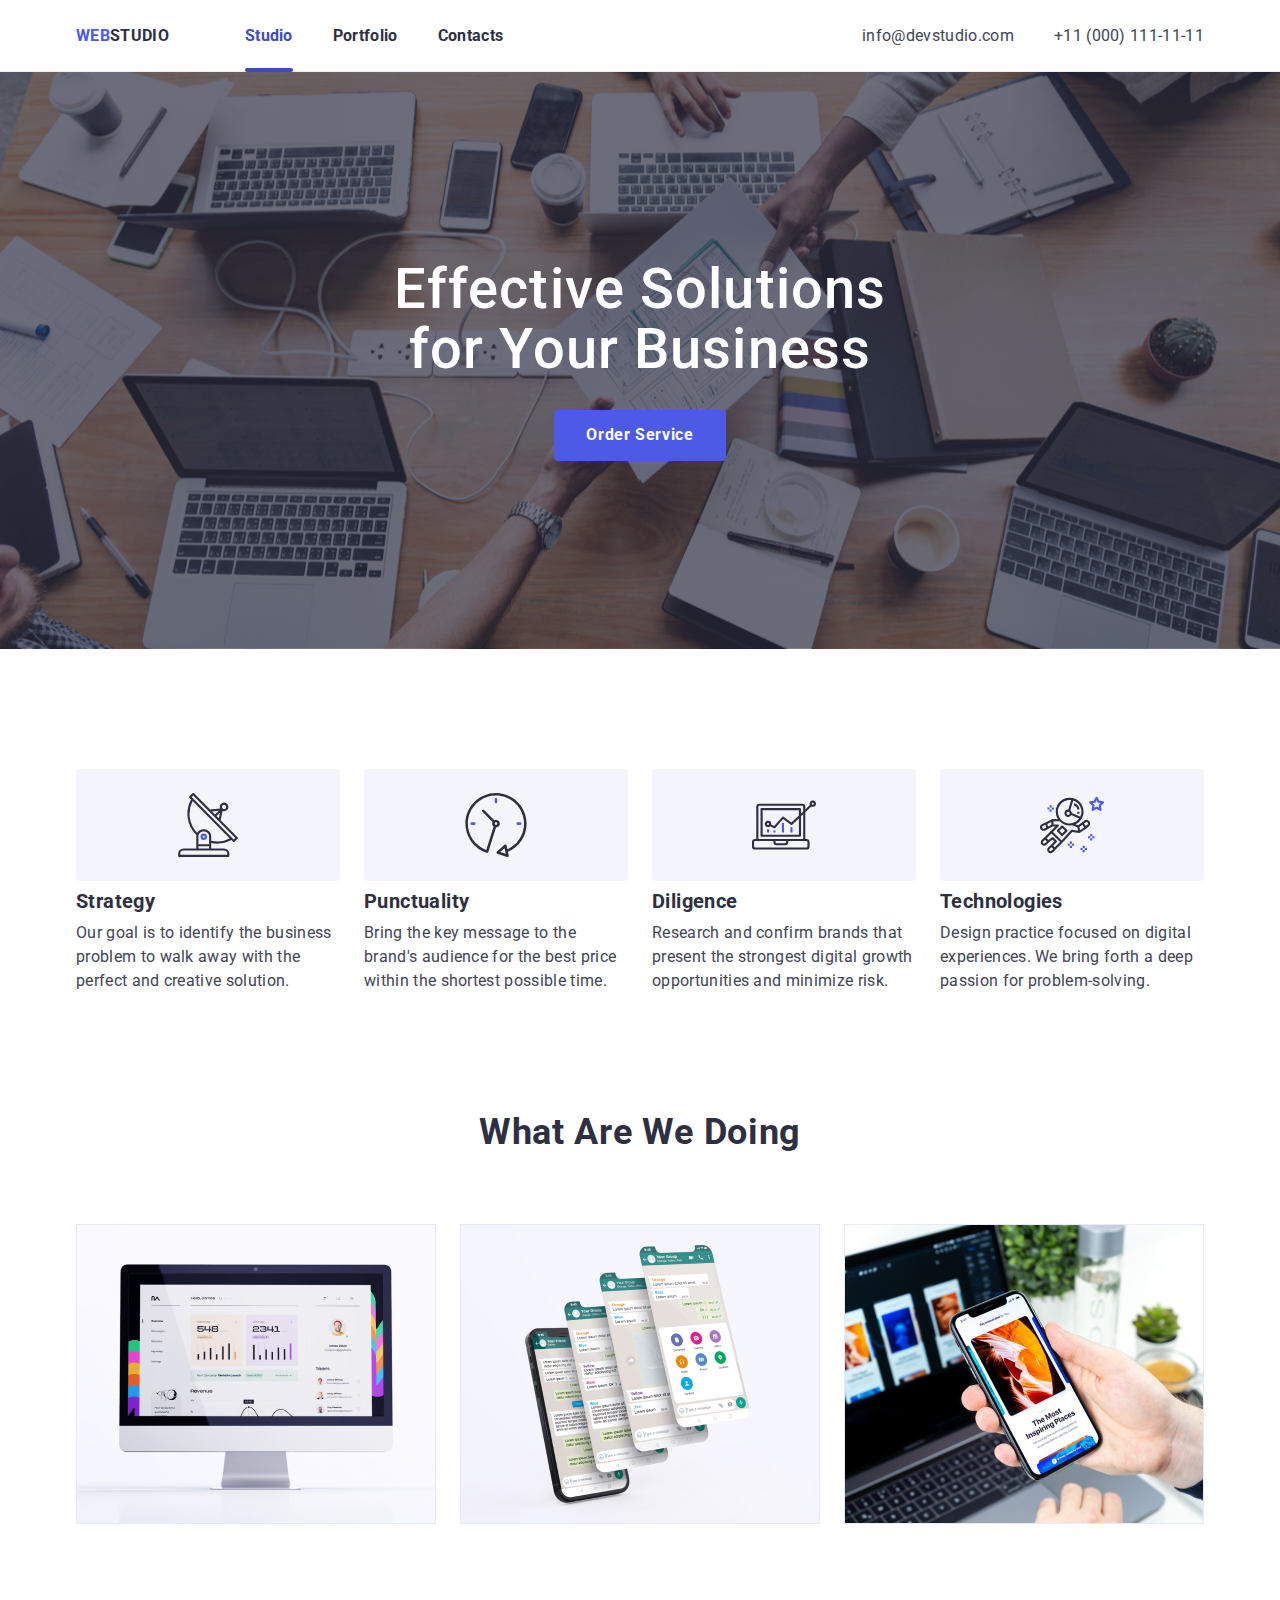
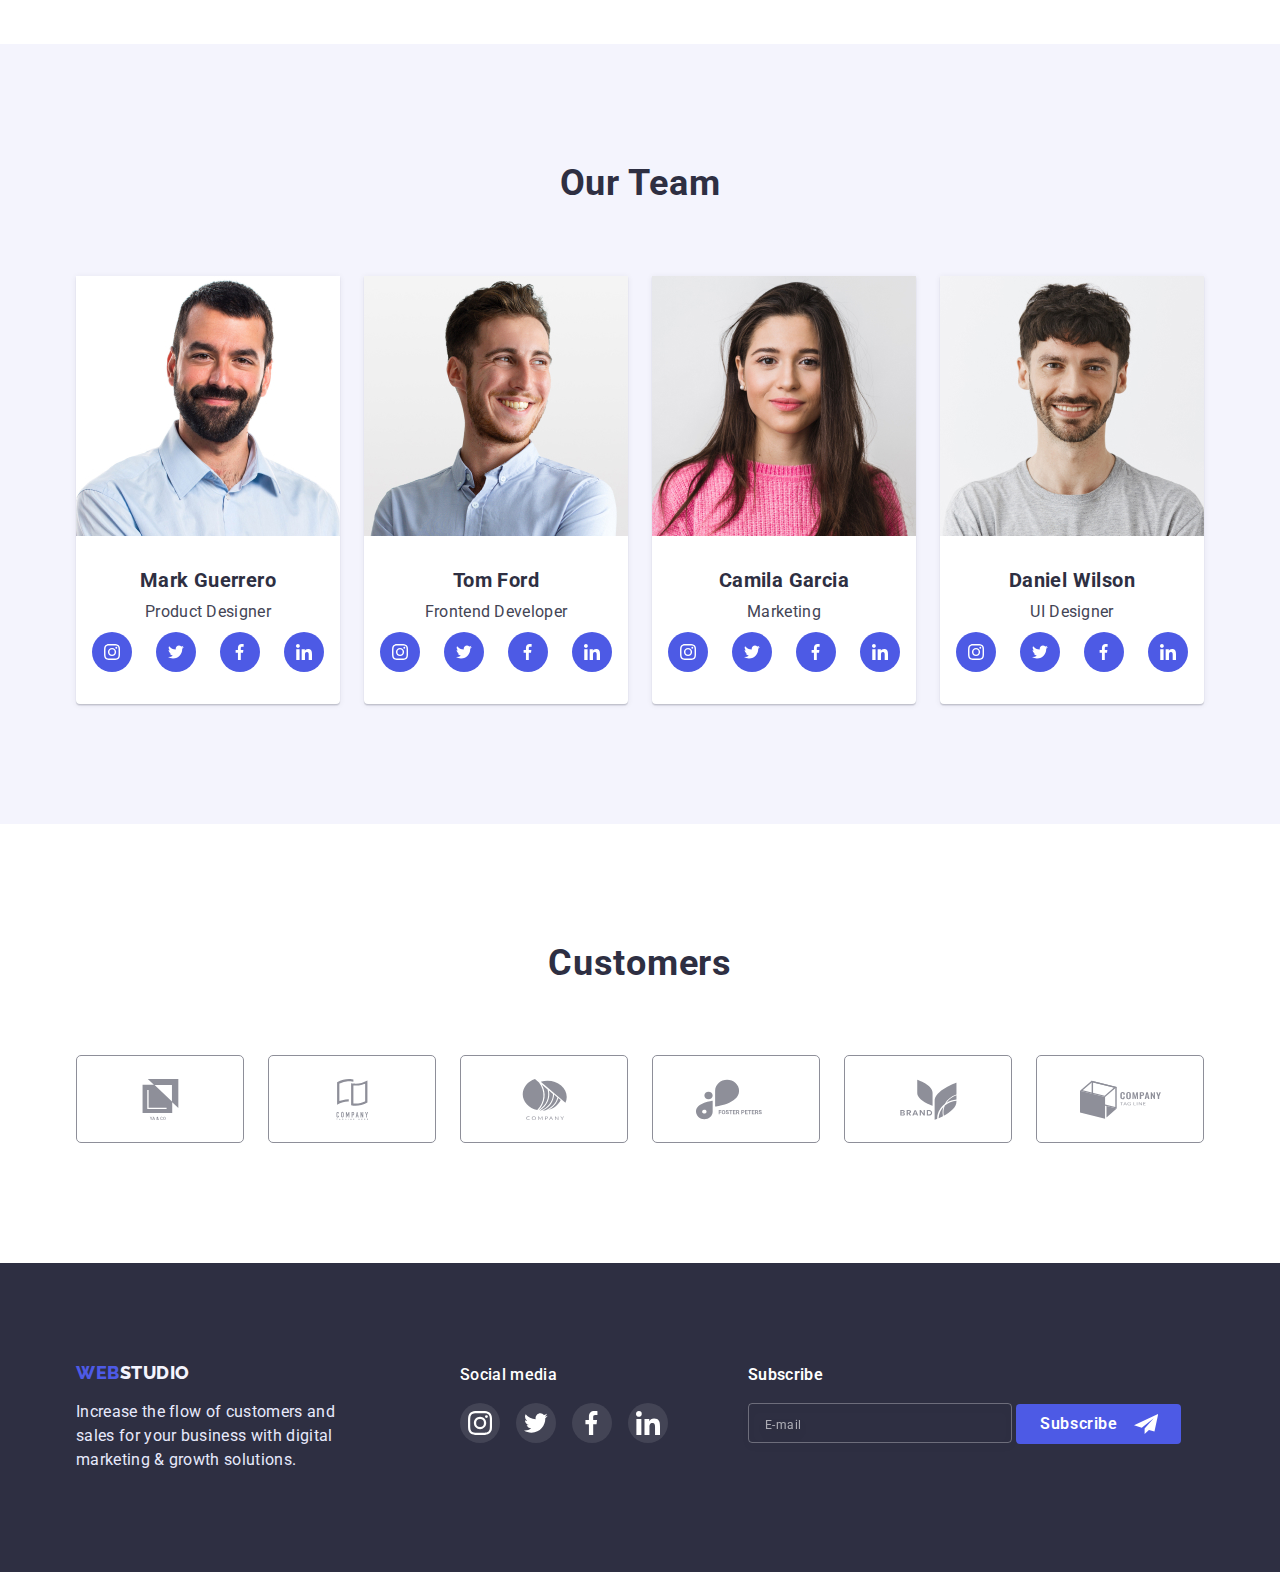
==== index.html @ 523c9410 "commit" ====
<!DOCTYPE html>
<html lang="en">
  <head>
    <meta charset="UTF-8" />
    <meta http-equiv="X-UA-Compatible" content="IE=edge" />
    <meta name="viewport" content="width=device-width, initial-scale=1.0" />
    <title>Web Studio</title>
    <link rel="preconnect" href="https://fonts.googleapis.com" />
    <link rel="preconnect" href="https://fonts.gstatic.com" crossorigin />
    <link
      href="https://fonts.googleapis.com/css2?family=Raleway:wght@800&family=Roboto:wght@400;500;700;900&display=swap"
      rel="stylesheet"
    />
    <link
      rel="stylesheet"
      href="https://cdnjs.cloudflare.com/ajax/libs/modern-normalize/1.1.0/modern-normalize.min.css"
    />
    <link rel="stylesheet" href="./css/styles.css" />
  </head>
  <body>
    <header class="header">
      <div class="container">
        <nav class="header-navigation">
          <a class="header-link link" href="">
            <span class="header-word">WEB</span>STUDIO</a
          >
          <ul class="header-list">
            <li class="header-item">
              <a class="header-link current" href="./index.html">Studio</a>
            </li>
            <li class="h-item">
              <a class="header-link" href="./portfolio.html">Portfolio</a>
            </li>
            <li class="header-items">
              <a class="header-link" href="">Contacts</a>
            </li>
          </ul>
        </nav>
        <ul class="header-list">
          <li class="header-phone">
            <a class="header-mail" href="mailto:info@devstudio.com"
              >info@devstudio.com</a
            >
          </li>
          <li class="tel">
            <a class="header-tel" href="tel:+11(000)1111111"
              >+11 (000) 111-11-11</a
            >
          </li>
        </ul>
      </div>
    </header>

    <main class="main">
      <section class="main-section">
        <div class="container">
          <h1 class="main-title">Effective Solutions for Your Business</h1>
          <button class="main-button" type="button" data-modal-open>
            Order Service
          </button>
        </div>
      </section>

      <section class="section">
        <div class="container">
          <ul class="section-list">
            <li class="section-item">
              <div class="skills-icon-bg">
                <svg class="skills-icon" width="64" height="64">
                  <use href="./img/icons.svg#icon-antena"></use>
                </svg>
              </div>
              <h2 class="section-title">Strategy</h2>
              <p class="section-paragraph">
                Our goal is to identify the business problem to walk away with
                the perfect and creative solution.
              </p>
            </li>

            <li class="section-item">
              <div class="skills-icon-bg">
                <svg class="skills-icon" width="64" height="64">
                  <use href="./img/icons.svg#icon-clock"></use>
                </svg>
              </div>
              <h2 class="section-title">Punctuality</h2>
              <p class="section-paragraph">
                Bring the key message to the brand's audience for the best price
                within the shortest possible time.
              </p>
            </li>

            <li class="section-item">
              <div class="skills-icon-bg">
                <svg class="skills-icon" width="64" height="64">
                  <use href="./img/icons.svg#icon-diagram"></use>
                </svg>
              </div>
              <h2 class="section-title">Diligence</h2>
              <p class="section-paragraph">
                Research and confirm brands that present the strongest digital
                growth opportunities and minimize risk.
              </p>
            </li>

            <li class="section-item">
              <div class="skills-icon-bg">
                <svg class="skills-icon" width="64" height="64">
                  <use href="./img/icons.svg#icon-astronaut"></use>
                </svg>
              </div>
              <h2 class="section-title">Technologies</h2>
              <p class="section-paragraph">
                Design practice focused on digital experiences. We bring forth a
                deep passion for problem-solving.
              </p>
            </li>
          </ul>
        </div>
      </section>

      <section class="about">
        <div class="container">
          <h2 class="title">What are we doing</h2>
          <ul class="list">
            <li>
              <img
                src="./img/img1/laptop.jpg"
                alt="laptop"
                width="360"
                height="300"
              />
            </li>

            <li>
              <img
                src="./img/img2/phone.jpg"
                alt="phone"
                width="360"
                height="300"
              />
            </li>

            <li>
              <img
                src="./img/img3/hand.jpg"
                alt="hand"
                width="360"
                height="300"
              />
            </li>
          </ul>
        </div>
      </section>

      <section class="team">
        <div class="container">
          <h2 class="title">Our team</h2>
          <ul class="list">
            <li class="list-item">
              <img
                src="./img/img4/img.jpg"
                alt="Mark Guerrero"
                width="264"
                height="260"
              />
              <div class="squady">
                <h3 class="title-item">Mark Guerrero</h3>
                <p class="title-paragraph">Product Designer</p>
                <ul class="messenger-list list">
                  <li class="messenger-item">
                    <a href="" class="messenger-link link">
                      <svg class="messenger-icon" width="16" height="16">
                        <use href="./img/icons.svg#icon-instagram"></use>
                      </svg>
                    </a>
                  </li>
                  <li class="messenger-item">
                    <a href="" class="messenger-link link">
                      <svg class="messenger-icon" width="16" height="16">
                        <use href="./img/icons.svg#icon-twitter"></use>
                      </svg>
                    </a>
                  </li>
                  <li class="messenger-item">
                    <a href="" class="messenger-link link">
                      <svg class="messenger-icon" width="16" height="16">
                        <use href="./img/icons.svg#icon-facebook"></use>
                      </svg>
                    </a>
                  </li>
                  <li class="messenger-item">
                    <a href="" class="messenger-link link">
                      <svg class="messenger-icon" width="16" height="16">
                        <use href="./img/icons.svg#icon-linkedin"></use>
                      </svg>
                    </a>
                  </li>
                </ul>
              </div>
            </li>

            <li class="list-item">
              <img
                src="./img/img5/img.jpg"
                alt="Tom Ford"
                width="264"
                height="260"
              />
              <div class="squady">
                <h3 class="title-item">Tom Ford</h3>
                <p class="title-paragraph">Frontend Developer</p>
                <ul class="messenger-list list">
                  <li class="messenger-item">
                    <a href="" class="messenger-link link">
                      <svg class="messenger-icon" width="16" height="16">
                        <use href="./img/icons.svg#icon-instagram"></use>
                      </svg>
                    </a>
                  </li>
                  <li class="messenger-item">
                    <a href="" class="messenger-link link">
                      <svg class="messenger-icon" width="16" height="16">
                        <use href="./img/icons.svg#icon-twitter"></use>
                      </svg>
                    </a>
                  </li>
                  <li class="messenger-item">
                    <a href="" class="messenger-link link">
                      <svg class="messenger-icon" width="16" height="16">
                        <use href="./img/icons.svg#icon-facebook"></use>
                      </svg>
                    </a>
                  </li>
                  <li class="messenger-item">
                    <a href="" class="messenger-link link">
                      <svg class="messenger-icon" width="16" height="16">
                        <use href="./img/icons.svg#icon-linkedin"></use>
                      </svg>
                    </a>
                  </li>
                </ul>
              </div>
            </li>

            <li class="list-item">
              <img
                src="./img/img6/img.jpg"
                alt="Camila Garcia"
                width="264"
                height="260"
              />
              <div class="squady">
                <h3 class="title-item">Camila Garcia</h3>
                <p class="title-paragraph">Marketing</p>
                <ul class="messenger-list list">
                  <li class="messenger-item">
                    <a href="" class="messenger-link link">
                      <svg class="messenger-icon" width="16" height="16">
                        <use href="./img/icons.svg#icon-instagram"></use>
                      </svg>
                    </a>
                  </li>
                  <li class="messenger-item">
                    <a href="" class="messenger-link link">
                      <svg class="messenger-icon" width="16" height="16">
                        <use href="./img/icons.svg#icon-twitter"></use>
                      </svg>
                    </a>
                  </li>
                  <li class="messenger-item">
                    <a href="" class="messenger-link link">
                      <svg class="messenger-icon" width="16" height="16">
                        <use href="./img/icons.svg#icon-facebook"></use>
                      </svg>
                    </a>
                  </li>
                  <li class="messenger-item">
                    <a href="" class="messenger-link link">
                      <svg class="messenger-icon" width="16" height="16">
                        <use href="./img/icons.svg#icon-linkedin"></use>
                      </svg>
                    </a>
                  </li>
                </ul>
              </div>
            </li>

            <li class="list-item">
              <img
                src="./img/img7/img-2.jpg"
                alt="daniel Wilson"
                width="264"
                height="260"
              />
              <div class="squady">
                <h3 class="title-item">Daniel Wilson</h3>
                <p class="title-paragraph">UI Designer</p>
                <ul class="messenger-list list">
                  <li class="messenger-item">
                    <a href="" class="messenger-link link">
                      <svg class="messenger-icon" width="16" height="16">
                        <use href="./img/icons.svg#icon-instagram"></use>
                      </svg>
                    </a>
                  </li>
                  <li class="messenger-item">
                    <a href="" class="messenger-link link">
                      <svg class="messenger-icon" width="16" height="16">
                        <use href="./img/icons.svg#icon-twitter"></use>
                      </svg>
                    </a>
                  </li>
                  <li class="messenger-item">
                    <a href="" class="messenger-link link">
                      <svg class="messenger-icon" width="16" height="16">
                        <use href="./img/icons.svg#icon-facebook"></use>
                      </svg>
                    </a>
                  </li>
                  <li class="messenger-item">
                    <a href="" class="messenger-link link">
                      <svg class="messenger-icon" width="16" height="16">
                        <use href="./img/icons.svg#icon-linkedin"></use>
                      </svg>
                    </a>
                  </li>
                </ul>
              </div>
            </li>
          </ul>
        </div>
      </section>
      <section class="customers">
        <div class="container">
          <h2 class="title">Customers</h2>
          <ul class="customers-list list">
            <li class="customers-item">
              <a href="" class="customers-link link">
                <svg class="customers-icon" wight="104" height="56">
                  <use href="./img/icons.svg#icon-customers1"></use>
                </svg>
              </a>
            </li>
            <li class="customers-item">
              <a href="" class="customers-link link">
                <svg class="customers-icon" wight="104" height="56">
                  <use href="./img/icons.svg#icon-customers2"></use>
                </svg>
              </a>
            </li>
            <li class="customers-item">
              <a href="" class="customers-link link">
                <svg class="customers-icon" wight="104" height="56">
                  <use href="./img/icons.svg#icon-customers3"></use>
                </svg>
              </a>
            </li>
            <li class="customers-item">
              <a href="" class="customers-link link">
                <svg class="customers-icon" wight="104" height="56">
                  <use href="./img/icons.svg#icon-customers4"></use>
                </svg>
              </a>
            </li>
            <li class="customers-item">
              <a href="" class="customers-link link">
                <svg class="customers-icon" wight="104" height="56">
                  <use href="./img/icons.svg#icon-customers5"></use>
                </svg>
              </a>
            </li>
            <li class="customers-item">
              <a href="" class="customers-link link">
                <svg class="customers-icon" wight="104" height="56">
                  <use href="./img/icons.svg#icon-customers6"></use>
                </svg>
              </a>
            </li>
          </ul>
        </div>
      </section>
    </main>

    <footer class="footer">
      <div class="container footer-container">
        <div class="footer-content">
          <a class="footer-link link" href="">
            <span class="footer-word">WEB</span>STUDIO</a
          >
          <p class="footer-paragraph">
            Increase the flow of customers and sales for your business with
            digital marketing & growth solutions.
          </p>
        </div>

        <div class="footer-icon">
          <p class="footer-messenger-paragraph">Social media</p>
          <ul class="footer-messenger-list list">
            <li class="footer-messenger-item">
              <a href="" class="footer-messenger-link link">
                <svg class="footer-messenger-icon" width="24" height="24">
                  <use href="./img/icons.svg#icon-instagram"></use>
                </svg>
              </a>
            </li>
            <li class="footer-messenger-item">
              <a href="" class="footer-messenger-link link">
                <svg class="footer-messenger-icon" width="24" height="24">
                  <use href="./img/icons.svg#icon-twitter"></use>
                </svg>
              </a>
            </li>
            <li class="footer-messenger-item">
              <a href="" class="footer-messenger-link link">
                <svg class="footer-messenger-icon" width="24" height="24">
                  <use href="./img/icons.svg#icon-facebook"></use>
                </svg>
              </a>
            </li>
            <li class="footer-messenger-item">
              <a href="" class="footer-messenger-link link">
                <svg class="footer-messenger-icon" width="24" height="24">
                  <use href="./img/icons.svg#icon-linkedin"></use>
                </svg>
              </a>
            </li>
          </ul>
        </div>

        <form class="online-form">
          <p class="footer-input-paragraph">Subscribe</p>
          <input
            type="email"
            class="online-input"
            name="online-text"
            placeholder="E-mail"
            required
          />

          <button type="submit" class="online-button">
            Subscribe

            <svg class="footer-inprut-icon" width="24" height="24">
              <use href="./img/icons.svg#icon-send"></use>
            </svg>
          </button>
        </form>
      </div>
    </footer>
    <div class="backdrop is-hidden" data-modal>
      <div class="modal">
        <button type="button" class="modal-close" data-modal-close>
          <svg class="backdrop-icon" width="8" height="8">
            <use href="./img/icons.svg#icon-close"></use>
          </svg>
        </button>

        <p class="modal-title">Leave your contacts and we will call you back</p>

        <form class="modal-form">
          <div class="modal-field">
            <label for="username" class="input-text">Name</label>
            <div class="input-wrap">
              <input
                type="text"
                class="modal-input"
                name="username"
                placeholder=""
                required
                id="username"
              />
              <svg class="input-icon" width="18" height="18">
                <use href="./img/icons.svg#icon-name"></use>
              </svg>
            </div>
          </div>

          <div class="modal-field">
            <label for="userphone" class="input-text">Phone</label>
            <div class="input-wrap">
              <input
                type="tel"
                class="modal-input"
                name="userphone"
                placeholder=""
                required
                id="userphone"
              />
              <svg class="input-icon" width="18" height="18">
                <use href="./img/icons.svg#icon-phone"></use>
              </svg>
            </div>
          </div>

          <div class="modal-field">
            <label for="usermail" class="input-text">Email</label>
            <div class="input-wrap">
              <input
                type="email"
                class="modal-input"
                name="usermail"
                placeholder=""
                id="usermail"
              />
              <svg class="input-icon" width="18" height="18">
                <use href="./img/icons.svg#icon-mail"></use>
              </svg>
            </div>
          </div>

          <label for="usermail" class="input-text">Comment</label>
          <textarea
            name="usercomment"
            id="usercomment"
            class="input-comment"
            placeholder="Text input"
          ></textarea>

          <input
            type="checkbox"
            name="privacy"
            id="privacy"
            value="true"
            class="input-check visually-hidden"
          />
          <label for="privacy" class="check-text">
            <span>
              <svg class="check-icon" width="10" height="8">
                <use href="./img/icons.svg#icon-mark"></use>
              </svg>
            </span>
            I accept the terms and conditions of the&nbsp;
            <a href="">Privacy Policy</a></label
          >

          <button type="submit" class="input-button">Send</button>
        </form>
      </div>
    </div>
    <script src="./js/modal.js"></script>
  </body>
</html>
---- css/styles.css ----
:root {
  --title-color: #2e2f42;
  --link-color: #4d5ae5;
  --main-color: #ffffff;
  --header-color: #434455;
  --background-color: #f4f4fd;
  --paragraph-color: #e7e9fc;
  --b-color: #404bbf;
}

body {
  font-family: "Roboto", sans-serif;
  background: var(--main-color);
}
h1,
h2,
h3,
h4,
h5,
h6,
p {
  margin: 0px;
}

ul,
ol,
li {
  margin: 0px;
  padding-left: 0px;
}
li {
  flex-basis: auto;
}
img {
  display: block;
}
.container {
  width: 1158px;
  margin: 0 auto;
  padding: 0 15px;
}
.list {
  list-style: none;
  display: flex;
  justify-content: center;
  gap: 24px;
}
.snap {
  list-style: none;
  display: flex;
  justify-content: center;
  gap: 24px;
  margin-bottom: 72px;
}
.list-item {
  background-color: #ffffff;
  list-style: none;
  box-shadow: 0px 1px 6px rgba(46, 47, 66, 0.08),
    0px 1px 1px rgba(46, 47, 66, 0.16), 0px 2px 1px rgba(46, 47, 66, 0.08);
  border-radius: 0px 0px 4px 4px;
}
.squady {
  padding-top: 32px;
  padding-bottom: 32px;
}
.link {
  margin-right: 76px;
  text-decoration: none;
}
.header {
  height: 72px;
  border: 0px;
  border-bottom: 1px solid #e7e9fc;
  padding-top: 24px;
  padding-bottom: 24px;
}
.header-navigation {
  margin-right: auto;
  display: flex;
  align-items: center;
}
.header > .container {
  display: flex;
  align-items: center;
}
.header-list {
  display: flex;
  align-items: center;
  gap: 40px;
  text-decoration: none;
}
.h-item {
  list-style: none;
  display: flex;
}
.header-item {
  list-style: none;
  display: flex;
}
.header-items {
  list-style: none;
  display: flex;
}
.header-phone {
  list-style: none;
  display: flex;
}
.tel {
  list-style: none;
  display: flex;
}
.header-link {
  font-weight: 700;
  font-size: 16px;
  line-height: 1.5;
  letter-spacing: 0.02em;
  color: var(--title-color);
  display: flex;
  align-items: center;
  text-decoration: none;
  transition: color 250ms linear;
  position: relative;
}
.current {
  color: #404bbf;
}
.header-link.current::after {
  content: "";
  position: absolute;
  width: 100%;
  height: 4px;
  background-color: #404bbf;
  left: 0;
  bottom: -24px;
  border-radius: 2px;
}
.header-word {
  color: var(--link-color);
}
.header-mail,
.header-tel {
  font-weight: 400;
  font-size: 16px;
  line-height: 1.5;
  letter-spacing: 0.02em;
  color: var(--header-color);
  text-decoration: none;
  transition: color 250ms linear;
}
.main-section {
  background: var(--title-color);
  background-image: linear-gradient(
      rgba(46, 47, 66, 0.7),
      rgba(46, 47, 66, 0.7)
    ),
    url(../img/backgrimg.jpg);
  padding-top: 188px;
  padding-bottom: 188px;
  background-repeat: no-repeat;
  background-position: center;
}
.header-link:hover,
.header-link:focus {
  color: var(--link-color);
}
.header-mail:hover,
.header-mail:focus {
  color: var(--link-color);
}
.header-tel:hover,
.header-tel:focus {
  color: var(--link-color);
}
.main-title {
  font-weight: 500;
  font-size: 56px;
  line-height: 1.07;
  text-align: center;
  letter-spacing: 0.02em;
  color: var(--main-color);
  margin-bottom: 48px;
  outline: 1px;
  max-width: 496px;
  margin: 0 auto;
}
.main-button {
  font-family: inherit;
  font-weight: 700;
  font-size: 16px;
  line-height: 1.18;
  display: block;
  letter-spacing: 0.04em;
  cursor: pointer;
  color: var(--main-color);
  background: var(--link-color);
  border-radius: 4px;
  border: none;
  padding: 16px 32px;
  min-width: 170px;
  margin: 30px auto 0;
  transition: background-color 250ms linear;
}
.main-button:hover,
.main-button:focus {
  background-color: var(--b-color);
}
.section {
  padding-top: 120px;
  padding-bottom: 120px;
}
.section-list {
  list-style: none;
  display: flex;
  justify-content: center;
  gap: 24px;
}
.section-item {
  width: 264px;
}
.section-title {
  font-weight: 700;
  font-size: 20px;
  line-height: 1.2;
  letter-spacing: 0.02em;
  color: var(--title-color);
  margin-bottom: 8px;
}
.section-paragraph {
  font-size: 16px;
  line-height: 1.5;
  letter-spacing: 0.02em;
  color: var(--header-color);
  display: flex;
  margin: 0 auto;
}
.skills-icon-bg {
  background: #f4f4fd;
  border-radius: 4px;
  width: 264px;
  height: 112px;
  gap: 24px;
  display: flex;
  align-items: center;
  justify-content: center;
  margin-bottom: 8px;
}
.about {
  padding-top: 0px;
  padding-bottom: 120px;
}
.team {
  background: var(--background-color);
  list-style: none;
  padding-top: 120px;
  padding-bottom: 120px;
}
.title {
  font-weight: 700;
  font-size: 36px;
  line-height: 1.1;
  text-align: center;
  letter-spacing: 0.02em;
  text-transform: capitalize;
  color: var(--title-color);
  margin-bottom: 72px;
  padding-left: 0px;
}
.title-item {
  font-weight: 700;
  font-size: 20px;
  line-height: 1.2;
  text-align: center;
  letter-spacing: 0.02em;
  color: var(--title-color);
}
.title-paragraph {
  font-size: 16px;
  line-height: 1.5;
  text-align: center;
  letter-spacing: 0.02em;
  color: var(--header-color);
  margin-top: 8px;
  margin-bottom: 8px;
}
.messenger-list {
  display: flex;
  justify-content: center;
  gap: 24px;
}
.messenger-item {
  width: 40px;
  height: 40px;
}
.messenger-link {
  width: 100%;
  height: 100%;
  background-color: #4d5ae5;
  border-radius: 50%;
  display: flex;
  align-items: center;
  justify-content: center;
  transition: background-color 250ms linear;
}
.messenger-icon {
  fill: #ffffff;
}
.messenger-link:hover,
.messenger-link:focus {
  background-color: #404bbf;
}
.customers {
  padding-top: 120px;
  padding-bottom: 120px;
}
.customers-list {
  display: flex;
  justify-content: space-between;
  gap: 24px;
}
.customers-item {
  width: calc((100% - 88px / 6));
  height: 88px;
}
.customers-link {
  width: 100%;
  height: 100%;
  border: 1px solid #8e8f99;
  border-radius: 5px;
  display: flex;
  align-items: center;
  justify-content: center;
  fill: #8e8f99;
  transition: border-color 250ms linear, fill 250ms linear;
}
.customers-icon {
  width: 81px;
  height: 41px;
}
.customers-link:hover,
.customers-link:focus {
  border-color: #404bbf;
  fill: #404bbf;
}
.footer {
  background: var(--title-color);
  padding-top: 100px;
  padding-bottom: 100px;
  border-style: 5 px dotted;
}
.footer-container {
  display: flex;
}
.footer-content {
  max-width: 264px;
}
.footer-link {
  font-family: "Raleway", sans-serif;
  font-style: normal;
  font-weight: 800;
  font-size: 18px;
  line-height: 1.16;
  display: flex;
  align-items: center;
  letter-spacing: 0.03em;
  text-transform: uppercase;
  color: var(--background-color);
  margin-bottom: 16px;
  text-transform: uppercase;
  transition: color 250ms linear;
}
.footer-paragraph {
  font-size: 16px;
  line-height: 1.5;
  letter-spacing: 0.02em;
  color: var(--paragraph-color);
  width: 264px;
}
.footer-link:hover,
.footer-link:focus {
  color: var(--link-color);
}
.footer-word {
  color: var(--link-color);
}
.footer-icon {
  margin-left: 120px;
}
.footer-messenger-paragraph {
  font-weight: 500;
  font-size: 16px;
  line-height: 24px;
  letter-spacing: 0.02em;
  color: #ffffff;
  margin-bottom: 16px;
}
.footer-messenger-list {
  gap: 16px;
}
.footer-messenger-item {
  width: 40px;
  height: 40px;
}
.footer-messenger-link {
  width: 100%;
  height: 100%;
  background-color: rgba(255, 255, 255, 0.1);
  border-radius: 50%;
  display: flex;
  align-items: center;
  justify-content: center;
  transition: background-color 250ms linear;
}
.footer-messenger-icon {
  fill: #ffffff;
}
.footer-messenger-link:hover,
.footer-messenger-link:focus {
  background-color: #31d0aa;
}

.footer-input-paragraph {
  padding-left: 80px;
  font-weight: 600;
  font-size: 16px;
  line-height: 1.5;
  letter-spacing: 0.02em;
  color: #ffffff;
  margin-bottom: 16px;
}
.online-input {
  width: 264px;
  height: 40px;
  border: 1px solid rgba(255, 255, 255, 0.3);
  filter: drop-shadow(0px 4px 4px rgba(0, 0, 0, 0.15));
  border-radius: 4px;
  background-color: transparent;
  outline: none;
  margin-left: 80px;
  padding-left: 16px;
}
.online-input::placeholder {
  font-weight: 400;
  font-size: 12px;
  line-height: 2;
  letter-spacing: 0.04em;
  color: rgba(255, 255, 255, 0.6);
}
.online-button {
  position: relative;
  width: 165px;
  height: 40px;
  padding: 8px 24px 8px 24px;
  overflow: none;
  background-color: #4d5ae5;
  border: 0;
  border-radius: 4px;
  font-weight: 600;
  font-size: 16px;
  line-height: 1.5;
  align-items: center;
  letter-spacing: 0.04em;
  color: var(--main-color);
  text-align: left;
  transition: background-color 250ms linear;
}
.footer-inprut-icon {
  position: absolute;
  margin-left: 16px;
  fill: var(--main-color);
}
.online-button:hover,
.online-button:focus {
  background-color: var(--b-color);
}

.button-list .prev {
  font-family: inherit;
  font-weight: 500;
  font-size: 16px;
  line-height: 1.5;
  align-items: center;
  text-align: center;
  cursor: pointer;
  letter-spacing: 0.04em;
  color: var(--main-color);
  background: var(--link-color);
  border: 1px solid #e7e9fc;
  border-radius: 4px;
  padding: 12px 24px;
}
.prev {
  font-family: inherit;
  font-weight: 500;
  font-size: 16px;
  line-height: 1.5;
  align-items: center;
  text-align: center;
  cursor: pointer;
  letter-spacing: 0.04em;
  color: var(--main-color);
  background: var(--link-color);
  border: 1px solid #e7e9fc;
  border-radius: 4px;
  padding: 12px 24px;
  transition: background-color 250ms linear, box-shadow 250ms linear;
}
.prev:hover,
.prev:focus {
  background-color: var(--link-color);
  background-color: var(--b-color);
  box-shadow: 0px 4px 4px rgba(0, 0, 0, 0.15);
}
.next {
  font-family: inherit;
  font-weight: 500;
  font-size: 16px;
  line-height: 1.5;
  cursor: pointer;
  letter-spacing: 0.04em;
  color: var(--link-color);
  background: var(--background-color);
  border: 1px solid #e7e9fc;
  border-radius: 4px;
  padding: 12px 24px;
  transition: color 250ms linear, background-color 250ms linear,
    box-shadow 250ms linear;
}
.next:hover,
.next:focus {
  background-color: var(--b-color);
  color: var(--main-color);
  box-shadow: 0px 4px 4px rgba(0, 0, 0, 0.15);
}
.s-container {
  padding-top: 96px;
  padding-bottom: 120px;
}
.topic {
  font-weight: 700;
  font-size: 20px;
  line-height: 1.2;
  letter-spacing: 0.02em;
  color: var(--title-color);
}
.list-items {
  list-style: none;
  display: flex;
  flex-wrap: wrap;
  gap: 48px 24px;
}
.list-box {
  border: 0, 5px solid #e7e9fc;
  width: 360px;
  box-shadow: 0px 1px 6px rgba(46, 47, 66, 0.08);
  transition: box-shadow 250ms linear, transform 230ms linear;
}
.list-box:hover .top-text {
  transform: translateY(0);
  box-shadow: 0px 1px 6px rgba(46, 47, 66, 0.08),
    0px 1px 1px rgba(46, 47, 66, 0.16), 0px 2px 1px rgba(46, 47, 66, 0.08);
}
.list-box:hover {
  transform: translateY(0);
  box-shadow: 0px 1px 6px rgba(46, 47, 66, 0.08),
    0px 1px 1px rgba(46, 47, 66, 0.16), 0px 2px 1px rgba(46, 47, 66, 0.08);
}
.img-top-text {
  position: relative;
  overflow: hidden;
}
.top-text {
  position: absolute;
  top: 0;
  font-size: 16px;
  font-weight: 500;
  line-height: 24px;
  color: #f4f4fd;
  padding: 40px;
  background-color: #4d5ae5e0;
  height: 100%;
  transform: translateY(100%);
  transition: transform 250ms linear;
  overflow: auto;
}
.topic-item {
  padding: 32px 16px 32px 16px;
  border: 1px solid #e7e9fc;
  border-top: none;
}
.item {
  font-size: 16px;
  line-height: 1.5;
  letter-spacing: 0.02em;
  color: var(--header-color);
  margin-top: 8px;
}
.visually-hidden {
  position: absolute;
  white-space: nowrap;
  width: 1px;
  height: 1px;
  overflow: hidden;
  border: 0;
  padding: 0;
  clip: rect(0 0 0 0);
  clip-path: inset(50%);
  margin: -1px;
}
.backdrop {
  position: fixed;
  top: 0;
  width: 100%;
  height: 100%;
  background-color: rgba(46, 47, 66, 0.4);
  transition: opacity 250ms linear, visibility 250ms linear;
}
.modal {
  position: absolute;
  top: 50%;
  left: 50%;
  width: 500px;
  min-height: 600px;
  background-color: #fcfcfc;
  border-radius: 4px;
  transform: translate(-50%, -50%) scale(1) rotate(360deg);
  transition: transform 250ms linear;
  padding: 24px;
}
.backdrop.is-hidden .modal {
  transform: translate(-50%, -50%) scale(0) rotate(0);
}
.modal-close {
  display: block;
  margin-left: auto;
  width: 24px;
  height: 24px;
  background-color: #e7e9fc;
  border-radius: 50%;
  border: 1px solid rgba(0, 0, 0, 0.1);
  display: flex;
  align-items: center;
  justify-content: center;
  cursor: pointer;
  transition: background-color 250ms linear, color 250ms linear;
}
.backdrop-icon {
  width: 8px;
  height: 8px;
}
.modal-close:hover,
.modal-close:focus {
  background-color: var(--b-color);
  fill: #ffffff;
}

.is-hidden {
  opacity: 0;
  visibility: hidden;
  pointer-events: none;
}
.modal-title {
  font-weight: 600;
  font-size: 16px;
  text-align: center;
  color: #2e2f42;
  margin-bottom: 16px;
  margin-top: 24px;
}
.modal-input {
  width: 100%;
  height: 58px;
  background-color: transparent;
  border: 1px solid rgba(33, 33, 33, 0.2);
  border-radius: 4px;
  outline: none;
  transition: border 250ms linear;
}

.input-comment {
  width: 100%;
  height: 120px;
  background-color: transparent;
  border: 1px solid rgba(33, 33, 33, 0.2);
  border-radius: 4px;
  outline: none;
  transition: border 250ms linear;
  padding-top: 8px;
  padding-left: 16px;
  resize: none;
}
.input-comment::placeholder {
  font-weight: 400;
  font-size: 12px;
  line-height: 1.33;
  letter-spacing: 0.04em;
  color: rgba(117, 117, 117, 0.5);
}
.modal-input:focus {
  border: 1px solid var(--link-color);
}
.modal-input:focus + .input-icon {
  fill: var(--link-color);
}

.input-comment:focus {
  border: 1px solid var(--link-color);
}
.modal-input::placeholder {
  height: 16px;
  padding-left: 16px;
  padding-top: 8px;
  font-weight: 400;
  font-size: 12px;
  letter-spacing: 0.04em;
  color: rgba(117, 117, 117, 0.5);
}

.modal-field {
  margin-bottom: 8px;
}
.input-button {
  font-family: inherit;
  font-weight: 600;
  font-size: 16px;
  line-height: 1.5;
  display: block;
  align-items: center;
  text-align: center;
  letter-spacing: 0.04em;
  cursor: pointer;
  color: var(--main-color);
  background: #4d5ae5;
  box-shadow: 0px 4px 4px rgba(0, 0, 0, 0.15);
  border-radius: 4px;
  border: none;
  padding: 16px 32px;
  min-width: 170px;
  margin: 30px auto 0;
  transition: background-color 250ms linear;
}
.input-button:hover,
.input-button:focus {
  background-color: var(--b-color);
}
.input-text {
  display: inline-block;
  margin-bottom: 4px;
  font-size: 12px;
  color: #8e8f99;
}
.input-wrap {
  position: relative;
}
.input-icon {
  position: absolute;
  left: 19px;
  top: 50%;
  transform: translateY(-50%);
  fill: var(--title-color);
}
.check-text {
  font-size: 12px;
  line-height: 1.33;
  letter-spacing: 0.04em;
  display: flex;
  align-items: center;
  color: #757575;
  padding-top: 16px;
}
.check-text span {
  width: 16px;
  height: 16px;
  border: 1.25px solid #2e2f42;
  border-radius: 2px;
  margin-right: 8px;
  display: flex;
  align-items: center;
  justify-content: center;
  fill: transparent;
}
.input-check:checked + .check-text span {
  background: var(--b-color);
  border: none;
  fill: #f4f4fd;
}
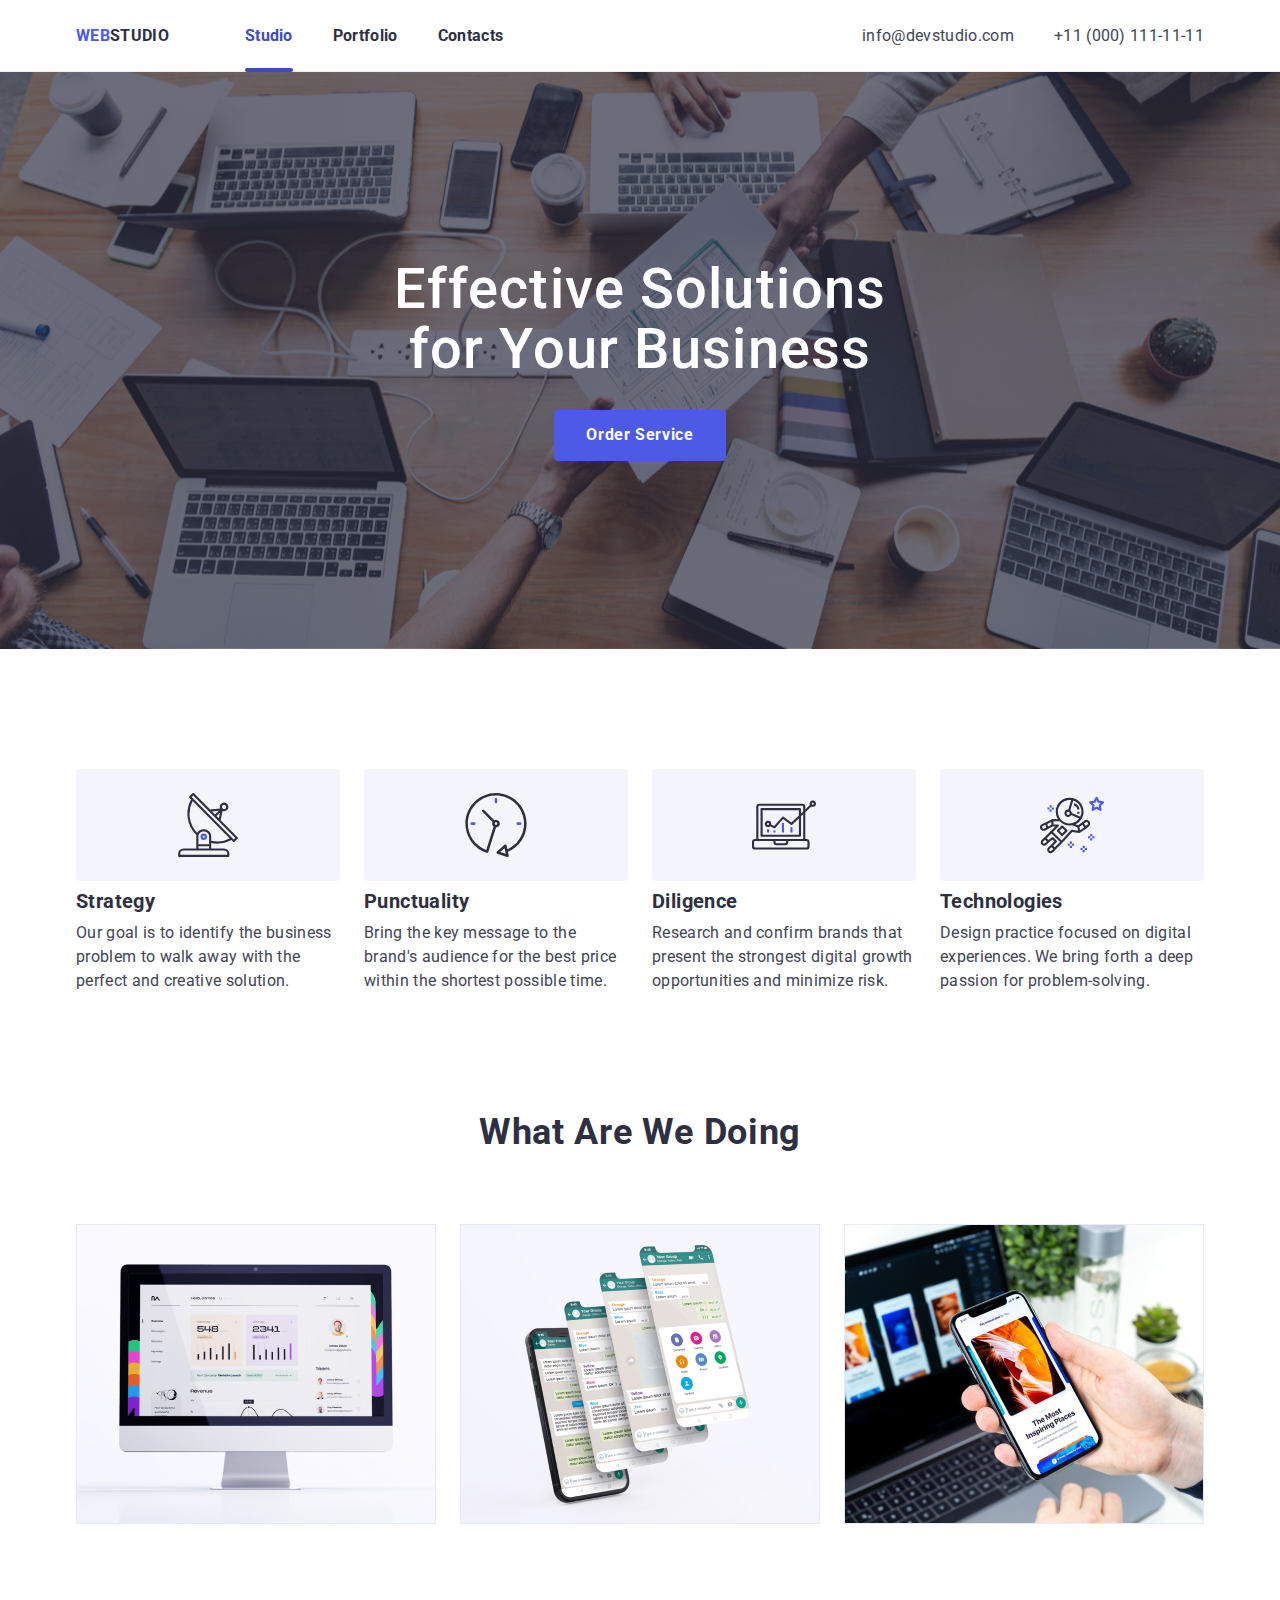
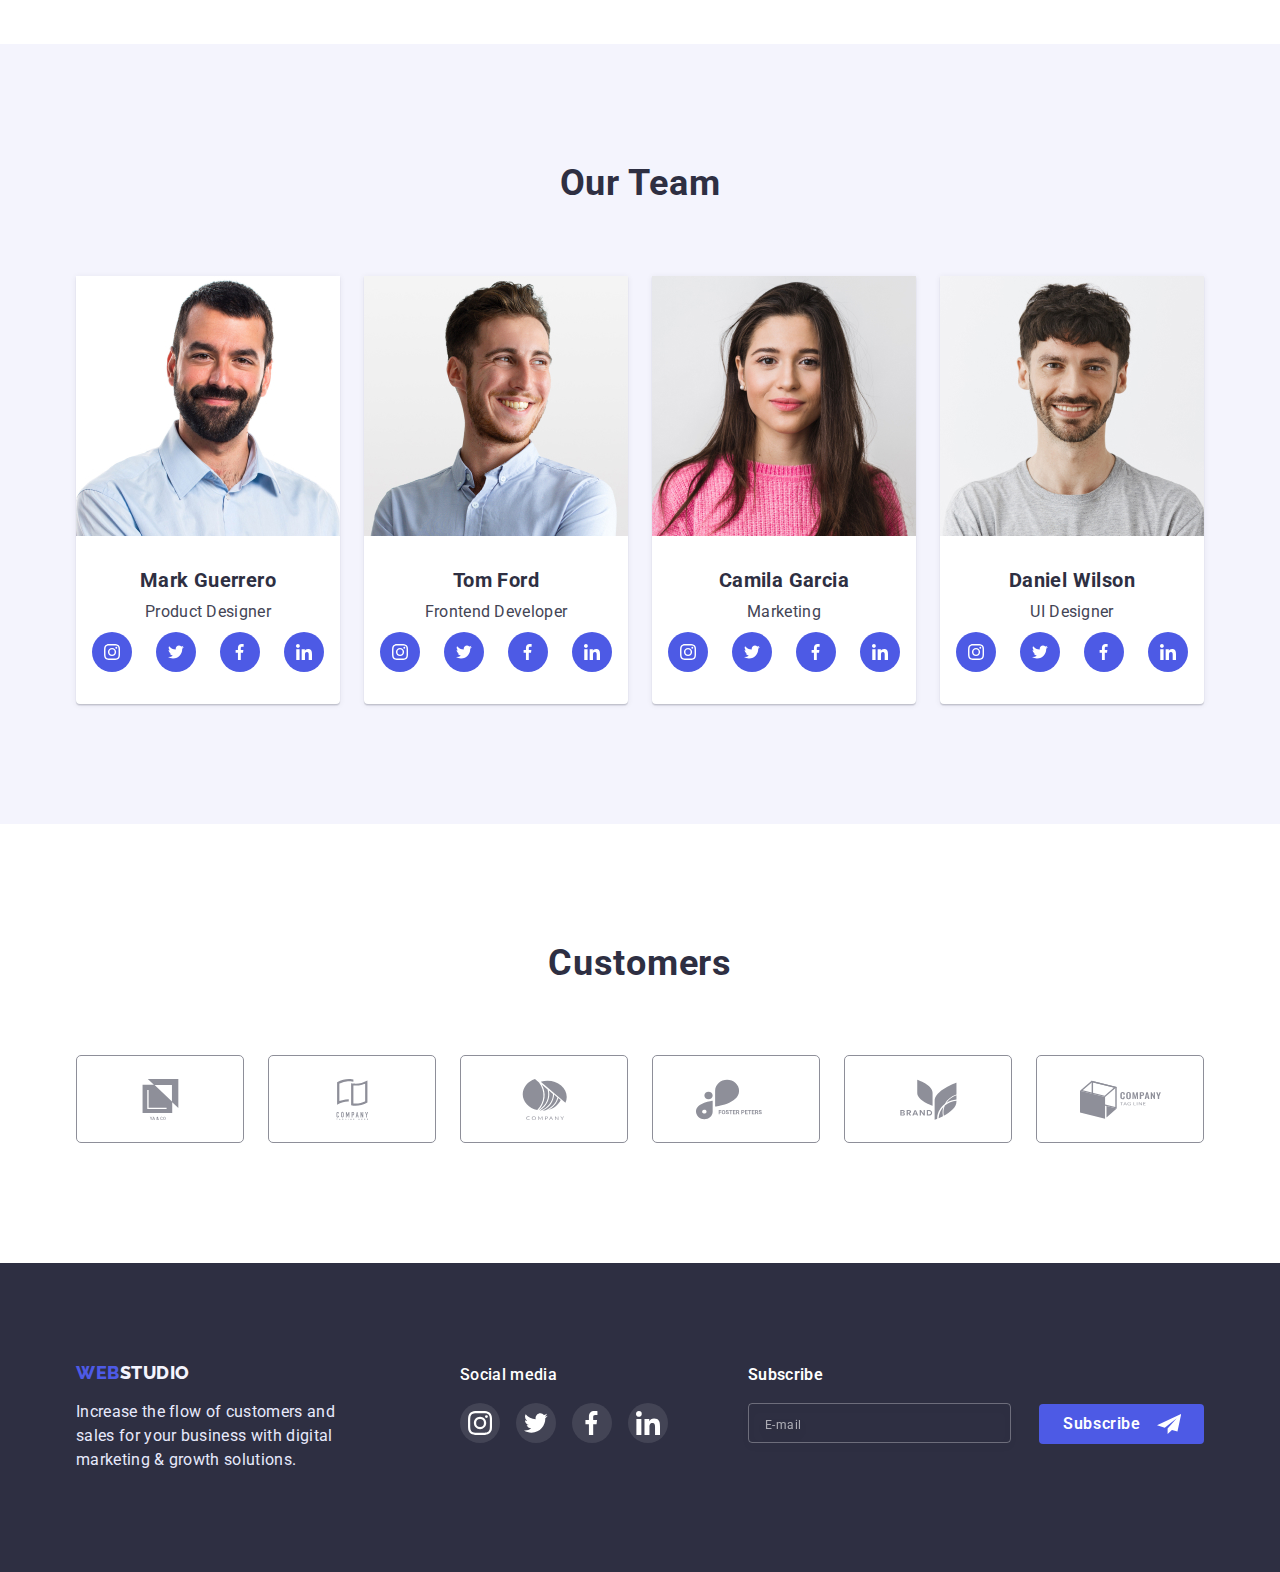
==== commit 10a6ce39: "commit" ====
--- a/index.html
+++ b/index.html
@@ -337,42 +337,42 @@
           <ul class="customers-list list">
             <li class="customers-item">
               <a href="" class="customers-link link">
-                <svg class="customers-icon" wight="104" height="56">
+                <svg class="customers-icon" width="104" height="56">
                   <use href="./img/icons.svg#icon-customers1"></use>
                 </svg>
               </a>
             </li>
             <li class="customers-item">
               <a href="" class="customers-link link">
-                <svg class="customers-icon" wight="104" height="56">
+                <svg class="customers-icon" width="104" height="56">
                   <use href="./img/icons.svg#icon-customers2"></use>
                 </svg>
               </a>
             </li>
             <li class="customers-item">
               <a href="" class="customers-link link">
-                <svg class="customers-icon" wight="104" height="56">
+                <svg class="customers-icon" width="104" height="56">
                   <use href="./img/icons.svg#icon-customers3"></use>
                 </svg>
               </a>
             </li>
             <li class="customers-item">
               <a href="" class="customers-link link">
-                <svg class="customers-icon" wight="104" height="56">
+                <svg class="customers-icon" width="104" height="56">
                   <use href="./img/icons.svg#icon-customers4"></use>
                 </svg>
               </a>
             </li>
             <li class="customers-item">
               <a href="" class="customers-link link">
-                <svg class="customers-icon" wight="104" height="56">
+                <svg class="customers-icon" width="104" height="56">
                   <use href="./img/icons.svg#icon-customers5"></use>
                 </svg>
               </a>
             </li>
             <li class="customers-item">
               <a href="" class="customers-link link">
-                <svg class="customers-icon" wight="104" height="56">
+                <svg class="customers-icon" width="104" height="56">
                   <use href="./img/icons.svg#icon-customers6"></use>
                 </svg>
               </a>
@@ -430,6 +430,7 @@
 
         <form class="online-form">
           <p class="footer-input-paragraph">Subscribe</p>
+
           <input
             type="email"
             class="online-input"
@@ -531,7 +532,7 @@
               </svg>
             </span>
             I accept the terms and conditions of the&nbsp;
-            <a href="">Privacy Policy</a></label
+            <a href="" class="input-href">Privacy Policy</a></label
           >
 
           <button type="submit" class="input-button">Send</button>
--- a/css/styles.css
+++ b/css/styles.css
@@ -53,7 +53,7 @@
   margin-bottom: 72px;
 }
 .list-item {
-  background-color: #ffffff;
+  background-color: var(--main-color);
   list-style: none;
   box-shadow: 0px 1px 6px rgba(46, 47, 66, 0.08),
     0px 1px 1px rgba(46, 47, 66, 0.16), 0px 2px 1px rgba(46, 47, 66, 0.08);
@@ -70,7 +70,7 @@
 .header {
   height: 72px;
   border: 0px;
-  border-bottom: 1px solid #e7e9fc;
+  border-bottom: 1px solid var(--paragraph-color);
   padding-top: 24px;
   padding-bottom: 24px;
 }
@@ -122,14 +122,14 @@
   position: relative;
 }
 .current {
-  color: #404bbf;
+  color: var(--b-color);
 }
 .header-link.current::after {
   content: "";
   position: absolute;
   width: 100%;
   height: 4px;
-  background-color: #404bbf;
+  background-color: var(--b-color);
   left: 0;
   bottom: -24px;
   border-radius: 2px;
@@ -234,7 +234,7 @@
   margin: 0 auto;
 }
 .skills-icon-bg {
-  background: #f4f4fd;
+  background: var(--background-color);
   border-radius: 4px;
   width: 264px;
   height: 112px;
@@ -294,7 +294,7 @@
 .messenger-link {
   width: 100%;
   height: 100%;
-  background-color: #4d5ae5;
+  background-color: var(--link-color);
   border-radius: 50%;
   display: flex;
   align-items: center;
@@ -302,11 +302,11 @@
   transition: background-color 250ms linear;
 }
 .messenger-icon {
-  fill: #ffffff;
+  fill: var(--main-color);
 }
 .messenger-link:hover,
 .messenger-link:focus {
-  background-color: #404bbf;
+  background-color: var(--b-color);
 }
 .customers {
   padding-top: 120px;
@@ -338,8 +338,8 @@
 }
 .customers-link:hover,
 .customers-link:focus {
-  border-color: #404bbf;
-  fill: #404bbf;
+  border-color: var(--b-color);
+  fill: var(--b-color);
 }
 .footer {
   background: var(--title-color);
@@ -390,7 +390,7 @@
   font-size: 16px;
   line-height: 24px;
   letter-spacing: 0.02em;
-  color: #ffffff;
+  color: var(--main-color);
   margin-bottom: 16px;
 }
 .footer-messenger-list {
@@ -411,32 +411,35 @@
   transition: background-color 250ms linear;
 }
 .footer-messenger-icon {
-  fill: #ffffff;
+  fill: var(--main-color);
 }
 .footer-messenger-link:hover,
 .footer-messenger-link:focus {
   background-color: #31d0aa;
 }
+.online-form {
+  margin-left: 80px;
+}
 
 .footer-input-paragraph {
-  padding-left: 80px;
   font-weight: 600;
   font-size: 16px;
   line-height: 1.5;
   letter-spacing: 0.02em;
-  color: #ffffff;
+  color: var(--main-color);
   margin-bottom: 16px;
+  gap: 16px;
 }
 .online-input {
-  width: 264px;
+  width: 263px;
   height: 40px;
   border: 1px solid rgba(255, 255, 255, 0.3);
   filter: drop-shadow(0px 4px 4px rgba(0, 0, 0, 0.15));
   border-radius: 4px;
   background-color: transparent;
   outline: none;
-  margin-left: 80px;
   padding-left: 16px;
+  color: #e7e9fc;
 }
 .online-input::placeholder {
   font-weight: 400;
@@ -446,18 +449,17 @@
   color: rgba(255, 255, 255, 0.6);
 }
 .online-button {
-  position: relative;
+  margin-left: 24px;
   width: 165px;
   height: 40px;
-  padding: 8px 24px 8px 24px;
+  padding: 8px 24px;
   overflow: none;
-  background-color: #4d5ae5;
+  background-color: var(--link-color);
   border: 0;
   border-radius: 4px;
   font-weight: 600;
   font-size: 16px;
   line-height: 1.5;
-  align-items: center;
   letter-spacing: 0.04em;
   color: var(--main-color);
   text-align: left;
@@ -484,7 +486,7 @@
   letter-spacing: 0.04em;
   color: var(--main-color);
   background: var(--link-color);
-  border: 1px solid #e7e9fc;
+  border: 1px solid var(--paragraph-color);
   border-radius: 4px;
   padding: 12px 24px;
 }
@@ -499,7 +501,7 @@
   letter-spacing: 0.04em;
   color: var(--main-color);
   background: var(--link-color);
-  border: 1px solid #e7e9fc;
+  border: 1px solid var(--paragraph-color);
   border-radius: 4px;
   padding: 12px 24px;
   transition: background-color 250ms linear, box-shadow 250ms linear;
@@ -519,7 +521,7 @@
   letter-spacing: 0.04em;
   color: var(--link-color);
   background: var(--background-color);
-  border: 1px solid #e7e9fc;
+  border: 1px solid var(--paragraph-color);
   border-radius: 4px;
   padding: 12px 24px;
   transition: color 250ms linear, background-color 250ms linear,
@@ -549,7 +551,7 @@
   gap: 48px 24px;
 }
 .list-box {
-  border: 0, 5px solid #e7e9fc;
+  border: 0, 5px solid var(--paragraph-color);
   width: 360px;
   box-shadow: 0px 1px 6px rgba(46, 47, 66, 0.08);
   transition: box-shadow 250ms linear, transform 230ms linear;
@@ -574,7 +576,7 @@
   font-size: 16px;
   font-weight: 500;
   line-height: 24px;
-  color: #f4f4fd;
+  color: var(--background-color);
   padding: 40px;
   background-color: #4d5ae5e0;
   height: 100%;
@@ -584,7 +586,7 @@
 }
 .topic-item {
   padding: 32px 16px 32px 16px;
-  border: 1px solid #e7e9fc;
+  border: 1px solid var(--paragraph-color);
   border-top: none;
 }
 .item {
@@ -618,7 +620,8 @@
   position: absolute;
   top: 50%;
   left: 50%;
-  width: 500px;
+  width: 408px;
+  height: 584px;
   min-height: 600px;
   background-color: #fcfcfc;
   border-radius: 4px;
@@ -634,7 +637,7 @@
   margin-left: auto;
   width: 24px;
   height: 24px;
-  background-color: #e7e9fc;
+  background-color: var(--paragraph-color);
   border-radius: 50%;
   border: 1px solid rgba(0, 0, 0, 0.1);
   display: flex;
@@ -650,7 +653,7 @@
 .modal-close:hover,
 .modal-close:focus {
   background-color: var(--b-color);
-  fill: #ffffff;
+  fill: var(--main-color);
 }
 
 .is-hidden {
@@ -662,18 +665,19 @@
   font-weight: 600;
   font-size: 16px;
   text-align: center;
-  color: #2e2f42;
+  color: var(--title-color);
   margin-bottom: 16px;
   margin-top: 24px;
 }
 .modal-input {
   width: 100%;
-  height: 58px;
+  height: 40px;
   background-color: transparent;
   border: 1px solid rgba(33, 33, 33, 0.2);
   border-radius: 4px;
   outline: none;
   transition: border 250ms linear;
+  padding-left: 38px;
 }
 
 .input-comment {
@@ -689,6 +693,7 @@
   resize: none;
 }
 .input-comment::placeholder {
+  display: block;
   font-weight: 400;
   font-size: 12px;
   line-height: 1.33;
@@ -729,13 +734,14 @@
   letter-spacing: 0.04em;
   cursor: pointer;
   color: var(--main-color);
-  background: #4d5ae5;
+  background: var(--link-color);
   box-shadow: 0px 4px 4px rgba(0, 0, 0, 0.15);
   border-radius: 4px;
   border: none;
   padding: 16px 32px;
   min-width: 170px;
   margin: 30px auto 0;
+  resize: none;
   transition: background-color 250ms linear;
 }
 .input-button:hover,
@@ -767,6 +773,10 @@
   color: #757575;
   padding-top: 16px;
 }
+.input-href {
+  color: #4d5ae5;
+}
+
 .check-text span {
   width: 16px;
   height: 16px;
@@ -781,5 +791,5 @@
 .input-check:checked + .check-text span {
   background: var(--b-color);
   border: none;
-  fill: #f4f4fd;
-}
+  fill: var(--background-color);
+}
